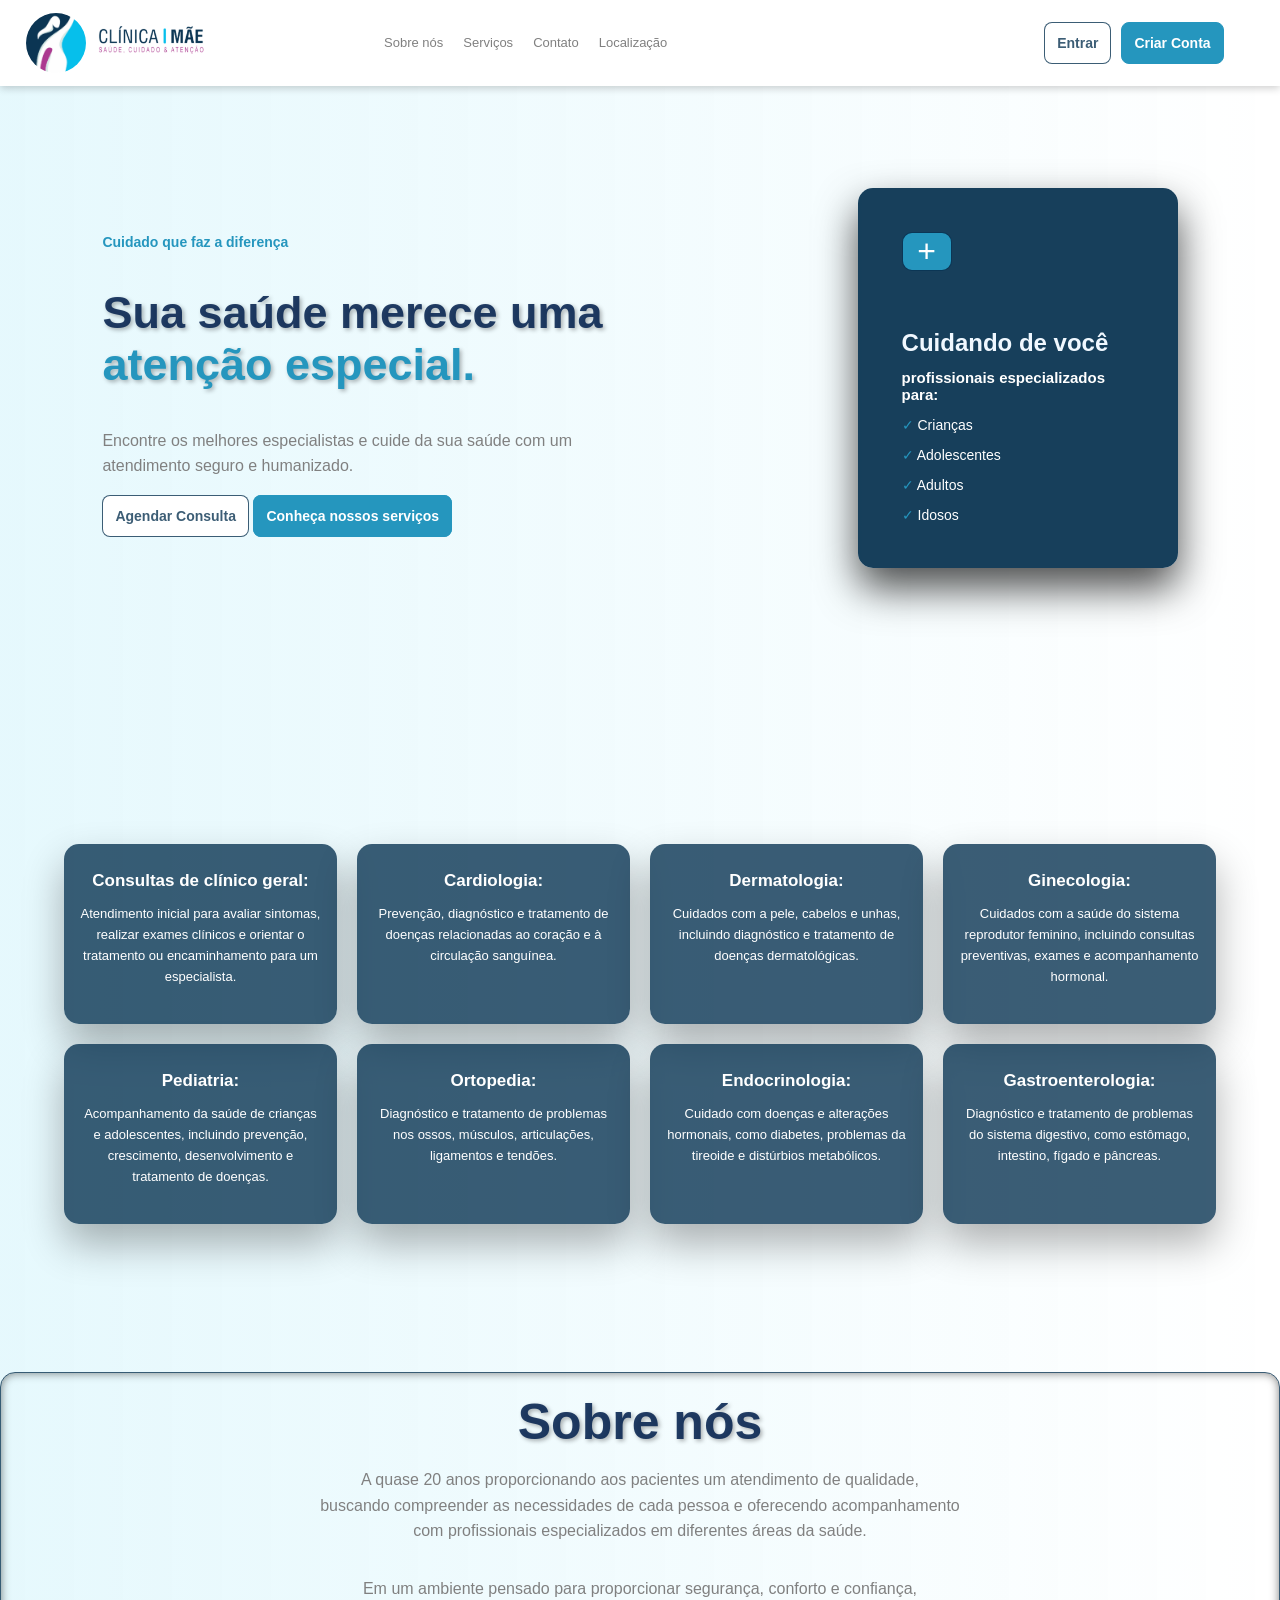
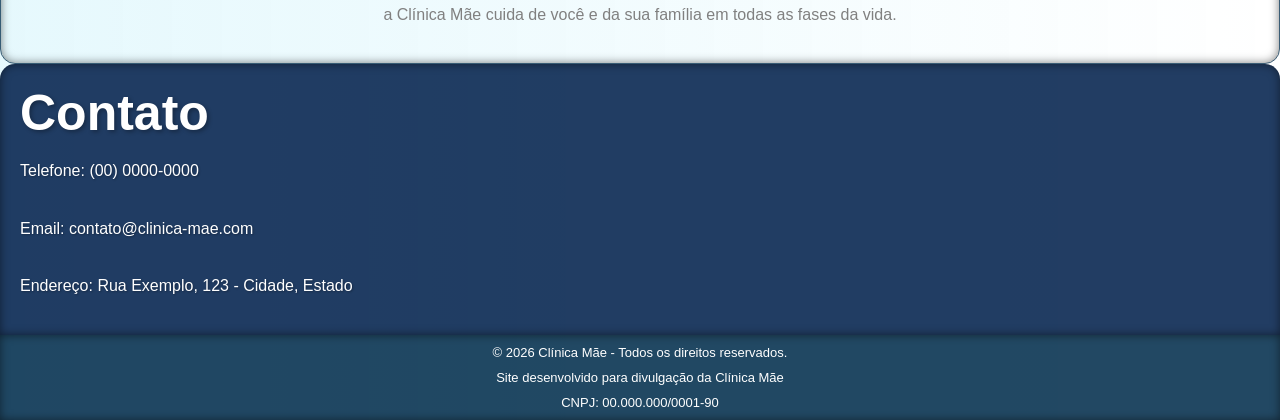
==== Agenda/index.html @ f34b163b "Add files via upload" ====
<!DOCTYPE html>
<html lang="pt-BR">
<head>
    <meta charset="UTF-8">	
    <meta name="viewport" content="width=device-width, initial-scale=1.0">	

    <link rel="stylesheet" href="style.css">
    <link rel="icon" href="Logo.png">

    <title>Clínica | Mãe</title>	
</head>	

<body>	

    <header>	

        <img src="Logo.png" class="logo" alt="Logo da clínica">	
    
        <img src="Nome.png" class="nome" alt="Nome da clínica">

            <nav class="navegar">
                <a href="#sobre">Sobre nós</a> 
                <a href="#servicos">Serviços</a> 
                <a href="#contato">Contato</a> 
                <a href="#localizacao">Localização</a>
            </nav>
    <div class="acesso">
        <a href="LogPage/entrar.html" class="entrar">Entrar</a>	
        <a href="LogPage/cadastrar.html" class="cadastrar">Criar Conta</a>
        <!-- deverá abrir um menu contendo as seguintes informações: Sobre nós; Nossa equipe; Contato; Localização -->
        <button type="button" class="menu-btn">☰</button>
    </div>   

    </header>	
    
<main>	
    <section class="inicio">
        <div class="informations">
            <div class="tag">
                <p> Cuidado que faz a diferença</p>
            </div>

             <div class="destaque">
                <h1>Sua saúde merece uma <br><strong>atenção especial.</strong></h1>
            </div>

             <div class="sub">
                <p>Encontre os melhores especialistas e cuide da sua saúde com um atendimento seguro e humanizado.</p>
            </div>
                <div>
                    <button type="button" class="btn-agendar">Agendar Consulta</button>
                    <a href="#servicos" class="btn-servicos" >Conheça nossos serviços</a>
                </div>
        </div>

        <div class="card">
            <div class="card2"><a href="">+</a></div>
                <div class="card1">
                    <h2>Cuidando de você</h2>

                    <h3>profissionais especializados para:</h3>

                    <p>✓ Crianças</p>
                    <p>✓ Adolescentes</p>
                    <p>✓ Adultos</p>
                    <p>✓ Idosos</p>
                    
                </div>
        </div>
    </section>

    <div class="Servicos" id="servicos">	

        <div class="servico">	
            <h3>Consultas de clínico geral:</h3>	
                <p>	
                Atendimento inicial para avaliar sintomas, realizar exames clínicos e orientar o tratamento ou	
                encaminhamento para um especialista.	
                </p>	
        </div>

        <div class="servico">	
            <h3>Cardiologia:</h3>	
                <p>	
                Prevenção, diagnóstico e tratamento de doenças relacionadas ao coração e à circulação sanguínea.	
                </p>	
        </div>

        <div class="servico">	
            <h3>Dermatologia:</h3>	
                <p>	
                Cuidados com a pele, cabelos e unhas, incluindo diagnóstico e tratamento de doenças dermatológicas.	
                </p>	
        </div>

        <div class="servico">	
            <h3>Ginecologia:</h3>	
                <p>	
                Cuidados com a saúde do sistema reprodutor feminino, incluindo consultas preventivas, exames e	
                acompanhamento hormonal.	
                 </p>	
        </div>
        
        <div class="servico">	
            <h3>Pediatria:</h3>	
                <p>	
                Acompanhamento da saúde de crianças e adolescentes, incluindo prevenção, crescimento, desenvolvimento e	
                tratamento de doenças.	
                </p>	
        </div>

        <div class="servico">	
            <h3>Ortopedia:</h3>	
                <p>	
                Diagnóstico e tratamento de problemas nos ossos, músculos, articulações, ligamentos e tendões.	
                </p>	
        </div>

        <div class="servico">	
            <h3>Endocrinologia:</h3>	
                <p>	
                Cuidado com doenças e alterações hormonais, como diabetes, problemas da tireoide e distúrbios	
                metabólicos.	
                </p>	
        </div>

        <div class="servico">	
            <h3>Gastroenterologia:</h3>	
                <p>	
                Diagnóstico e tratamento de problemas do sistema digestivo, como estômago, intestino, fígado e pâncreas.	
                 </p>	
        </div>
        <!--<div class="servico">	
            <h3>Exames laboratoriais:</h3>	
                <p>	
                Análises de sangue, urina e outros materiais para auxiliar na prevenção, diagnóstico e acompanhamento de	
                doenças.	
                </p>	
        </div>

        <div class="servico">	
            <h3>Psicologia e psiquiatria:</h3>	
                <p>	
                Cuidados relacionados à saúde mental. A psicologia trabalha principalmente com avaliação e psicoterapia,	
                enquanto a psiquiatria é uma especialidade médica que também pode realizar diagnóstico e prescrever	
                medicamentos.
                </p>	
        </div>-->

    </div>
    
    <section class="sobre" id="sobre">

       <div class="sobre-nos">
            <h2><strong>Sobre nós</strong></h2>
                <p> A quase 20 anos proporcionando aos pacientes um atendimento de qualidade, <br> 
                buscando compreender as necessidades de cada pessoa e oferecendo acompanhamento <br>
                com profissionais especializados em diferentes áreas da saúde.</p>
                <p> Em um ambiente pensado para proporcionar segurança, conforto e confiança, <br>
                a Clínica Mãe cuida de você e da sua família em todas as fases da vida.</p>
       </div>

    </section>

    <section>
        <div class="contato" id="contato">
            <h2>Contato</h2>
                <p>Telefone: (00) 0000-0000</p>
                <p>Email: contato@clinica-mae.com</p>
                <p id="localizacao">Endereço: Rua Exemplo, 123 - Cidade, Estado</p>
        </div>
    </section>

</main>

    <footer>
        <div class="rodape">
            <p>© 2026 Clínica Mãe - Todos os direitos reservados.</p>
            <p>Site desenvolvido para divulgação da Clínica Mãe</p>
            <p>CNPJ: 00.000.000/0001-90</p>
        </div>
    </footer>   

<script src="script.js"></script>
</body>	

</html>
---- Agenda/style.css ----
html {
    scroll-behavior: smooth;
}
body {
    margin: 0;
    height: 100vh;
    font-family: Arial, Helvetica, sans-serif;
    background: linear-gradient(270deg, rgba(0, 0, 255, 0), rgba(6, 191, 235, 0.1));
}
header {
    padding: 0.5%;
    box-shadow: 0 2px 8px rgba(0, 0, 0, 0.2);
    background-color: white;
    display: flex;
    align-items: center;
    position: relative;
}
.logo{  
    margin-left: 20px;
    width: 60px;
    height: auto;
    border-radius: 55%;
}
.nome {
     width: 130px;
    height: auto;
}
.navegar{
    display: flex;
    gap: 20px;
    position: absolute;
    left: 30%;
}   
.navegar a{
    text-decoration: none;
    color: gray;
    font-size: 13px;
    justify-content: center;
    transition: all 0.3s;
}
.navegar a:hover{
    text-decoration: underline;
    color: rgba(11, 53, 83, 0.8);
}
.acesso{
    display: flex;
    align-items: center;
    gap: 10px;
    margin-left: auto;
    margin-right: 50px;
}
.entrar{
    color: rgba(11, 53, 83, 0.8);
    border: 1px solid rgba(11, 53, 83, 0.8);
    background-color: white;
    text-decoration: none;

    border-radius: 8px;
    padding: 12px;  
    font-weight: bolder;
    font-size: 14px;
    transition: all 0.3s;
}
.entrar:hover{ 
    transform: translateY(-5px);
    color: white;
    background-color: rgba(11, 53, 83);
    box-shadow: 0 4px 10px rgba(0, 0, 0, 0.25);
}
.cadastrar{
    color: white;
    border: 1px solid rgb(37, 150, 190);
    background-color: rgb(37, 150, 190);
    text-decoration: none;

    border-radius: 8px;
    padding: 12px;  
    font-weight: bolder;
    font-size: 14px;
    transition: all 0.3s;
}
.cadastrar:hover{
    box-shadow: 0 4px 10px rgba(0, 0, 0, 0.25);
    transform: translateY(-5px);
}
.menu-btn {
    scale: 1.5;
    margin: 0;
    margin-top: -23px;
    float: right;
    margin-right: -10px;
}
.inicio{
    display: flex;
    align-items: center;
    justify-content: space-between;
    margin: 8% 8% 0 8%;
    gap: 50px;
}
.informations{
    max-width: 700px;
}
.tag{
    color: rgb(37, 150, 190);
    font-size: 14px;
    font-weight: bolder;
}
.destaque{
    font-size: 30px;
    line-height: 1.15;
    color: rgba(11, 40, 83, 0.9);
    margin: 0;
    text-shadow: 2px 2px 4px rgba(0, 0, 0, 0.3);
}
.destaque strong{
    color: rgb(37, 150, 190);
}
.sub{
    max-width: 500px;
    color: grey;
    font-size: 16px;
    line-height: 1.6;
}
.card{
    display: flex;
    flex-direction: column;
    background-color: rgba(11, 53, 83, 0.95);
    width: 320px;
    height: 380px;
    padding: 44px;
    border-radius: 15px;
    box-shadow: 0 20px 40px rgba(0, 0, 0, 0.7);
    box-sizing: border-box;
    transition: all 0.3s;
}
.card:hover{
    background-color: rgba(11, 53, 83)

}
.card p{
    color: white;
    font-size: 14px;
}
.card p::first-letter{
    color: rgb(37, 150, 190);
}
.card h2{
    color:aliceblue;
    margin: 5%;
    margin-left: auto;
}
.card h3{
    color: white;
    font-size: 15px;
    margin: 5%;
    margin-left: auto;
}
.card1{
    margin-top: 20%;
}
.card2 {
    display: flex;
    width: 50px;
    height: 50px;
    background-color: rgb(37, 150, 190);
    justify-content: center;
    border-radius: 10px;
    border: 1px solid;
    border-color:rgba(11, 53, 83, 0.98);
    box-shadow: 10px, 20px, 40px rgba(252, 253, 253, 0.9);
    box-sizing: border-box;
    transition: all 0.3s;
}
.card2:hover{
    
    transform: translatey(-5px);
    box-shadow: 10px, 10px, 10px rgba(0, 0, 0, 0.9);
}
.card2 a{
    text-decoration: none;
    color: white;
    font-size:xx-large;
}
.btn-agendar{
    color: rgba(11, 53, 83, 0.8);
    border: 1px solid rgba(11, 53, 83, 0.8);
    background-color: white;
    text-decoration: none;

    border-radius: 8px;
    padding: 12px;  
    font-weight: bolder;
    font-size: 14px;
    transition: all 0.3s;
}
.btn-agendar:hover{
    transform: translateY(-5px);
    color: white;
    background-color: rgba(11, 53, 83);
    box-shadow: 0 4px 10px rgba(0, 0, 0, 0.25);
}
.btn-servicos{
    color: white;
    border: 1px solid rgb(37, 150, 190);
    background-color: rgb(37, 150, 190);
    text-decoration: none;

    border-radius: 8px;
    padding: 12px;  
    font-weight: bolder;
    font-size: 14px;
    transition: all 0.3s;
}
.btn-servicos:hover{
    transform: translateY(-5px);
    border-color: rgba(11, 53, 83);
    background-color: rgba(11, 53, 83);
    box-shadow: 0 4px 10px rgba(0, 0, 0, 0.25);
}
.Servicos {
    display: grid;
    grid-template-columns: repeat(4, 1fr);
    gap: 20px;
    padding: 20px 5%;
    margin-top: 20%;
}
.servico {
    padding: 15px;
    margin: 0;
    background-color: rgba(11, 53, 83, 0.8);
    color: white;
    text-align: center;
    width: auto;
    min-height: 180px;
    border-radius: 15px;
    transition: all 0.3s ease;
    box-sizing: border-box;
    box-shadow: 0 20px 40px rgba(0, 0, 0, 0.3);
}
.servico h3{
    font-family: 'Poppins', sans-serif;
    font-size: 17px;
    font-weight: 600;
    margin: 12px 5px;
}
.servico p{
    font-family: 'Poppins', sans-serif;
    font-size: 13px;
    font-weight: 400;
    line-height: 1.6;
}
.servico:hover {
    background-color: rgba(172, 57, 144);
    color: white;
    box-shadow: inset 0 0 10px rgba(0, 0, 0, 0.5);
    transform: scale(1.05); 
}
.menu-btn {
    display: none;
    text-decoration: none;
    font-size: 18px;
    color: rgba(11, 53, 83, 0.8);
    margin-top: -3%;
    margin-left: 30px;
    text-shadow: 2px 2px 4px rgba(0, 0, 0, 0.1);
}
.sobre-nos{
    border: 1px solid rgba(11, 53, 83, 0.8);
    border-radius: 15px;
    padding: 20px;
    margin-top: 10%;
    display: grid;
    text-align: center;
    justify-content: center;
    align-items: center;
    box-shadow: inset 0 0 10px rgba(0, 0, 0, 0.5);
    transition: all 0.3s;
}

.sobre-nos:hover{
    box-shadow: 0 4px 10px rgba(0, 0, 0, 0.25);
    box-shadow: inset 0 0 10px rgba(0, 0, 0, 0.1);

}
.sobre-nos h2{
    font-size: 30px;
    color: rgba(11, 40, 83, 0.9);
    margin: 0;
    font-size: 50px; 
    text-shadow: 2px 2px 4px rgba(0, 0, 0, 0.3);
}
.sobre-nos p{
    color: grey;
    font-size: 16px;
    line-height: 1.6;
}
.contato{
    background-color: rgba(11, 40, 83, 0.9);
    color:white;
    padding: 20px;
    border-top-left-radius: 15px;
    border-top-right-radius: 15px;
    display: grid;
    box-shadow: inset 0 0 10px rgba(0, 0, 0, 0.5);
    transition: all 0.3s;
}
.contato:hover{
    box-shadow: 0 4px 10px rgba(0, 0, 0, 0.25);
    box-shadow: inset 0 0 10px rgba(0, 0, 0, 0.1);
}
.contato h2{
    font-size: 30px;
    color: white;
    margin: 0;
    font-size: 50px; 
    text-shadow: 2px 2px 4px rgba(0, 0, 0, 0.3);
}
.contato p{
    color: white;
    font-size: 16px;
    line-height: 1.6;
    text-shadow: 1px 1px 2px rgba(0, 0, 0, 0.3);
}
footer{
    background-color: rgba(11, 53, 83, 0.9);
    color: white;
    box-shadow: inset 0 0 10px rgba(0, 0, 0, 0.5);
}
.rodape{
    display: grid;
    justify-content: center;
    padding: 10px;
    text-align: center;
    gap: 10px;
}
.rodape p{
    margin: 0;
    font-size: 13px;
}

@media (max-width: 880px) {
    .navegar {
        display: none;
    }

    .menu-btn {
        display: flex;
    }

    .entrar,
    .cadastrar{
        display: none;
    }
    .inicio{
        flex-direction: column;
        align-items: center;
        text-align: center;
    }
    .card{
        align-items: center;
    }
    .Servicos {
        grid-template-columns: repeat(2, 1fr);
        padding: 20px;
    }
}
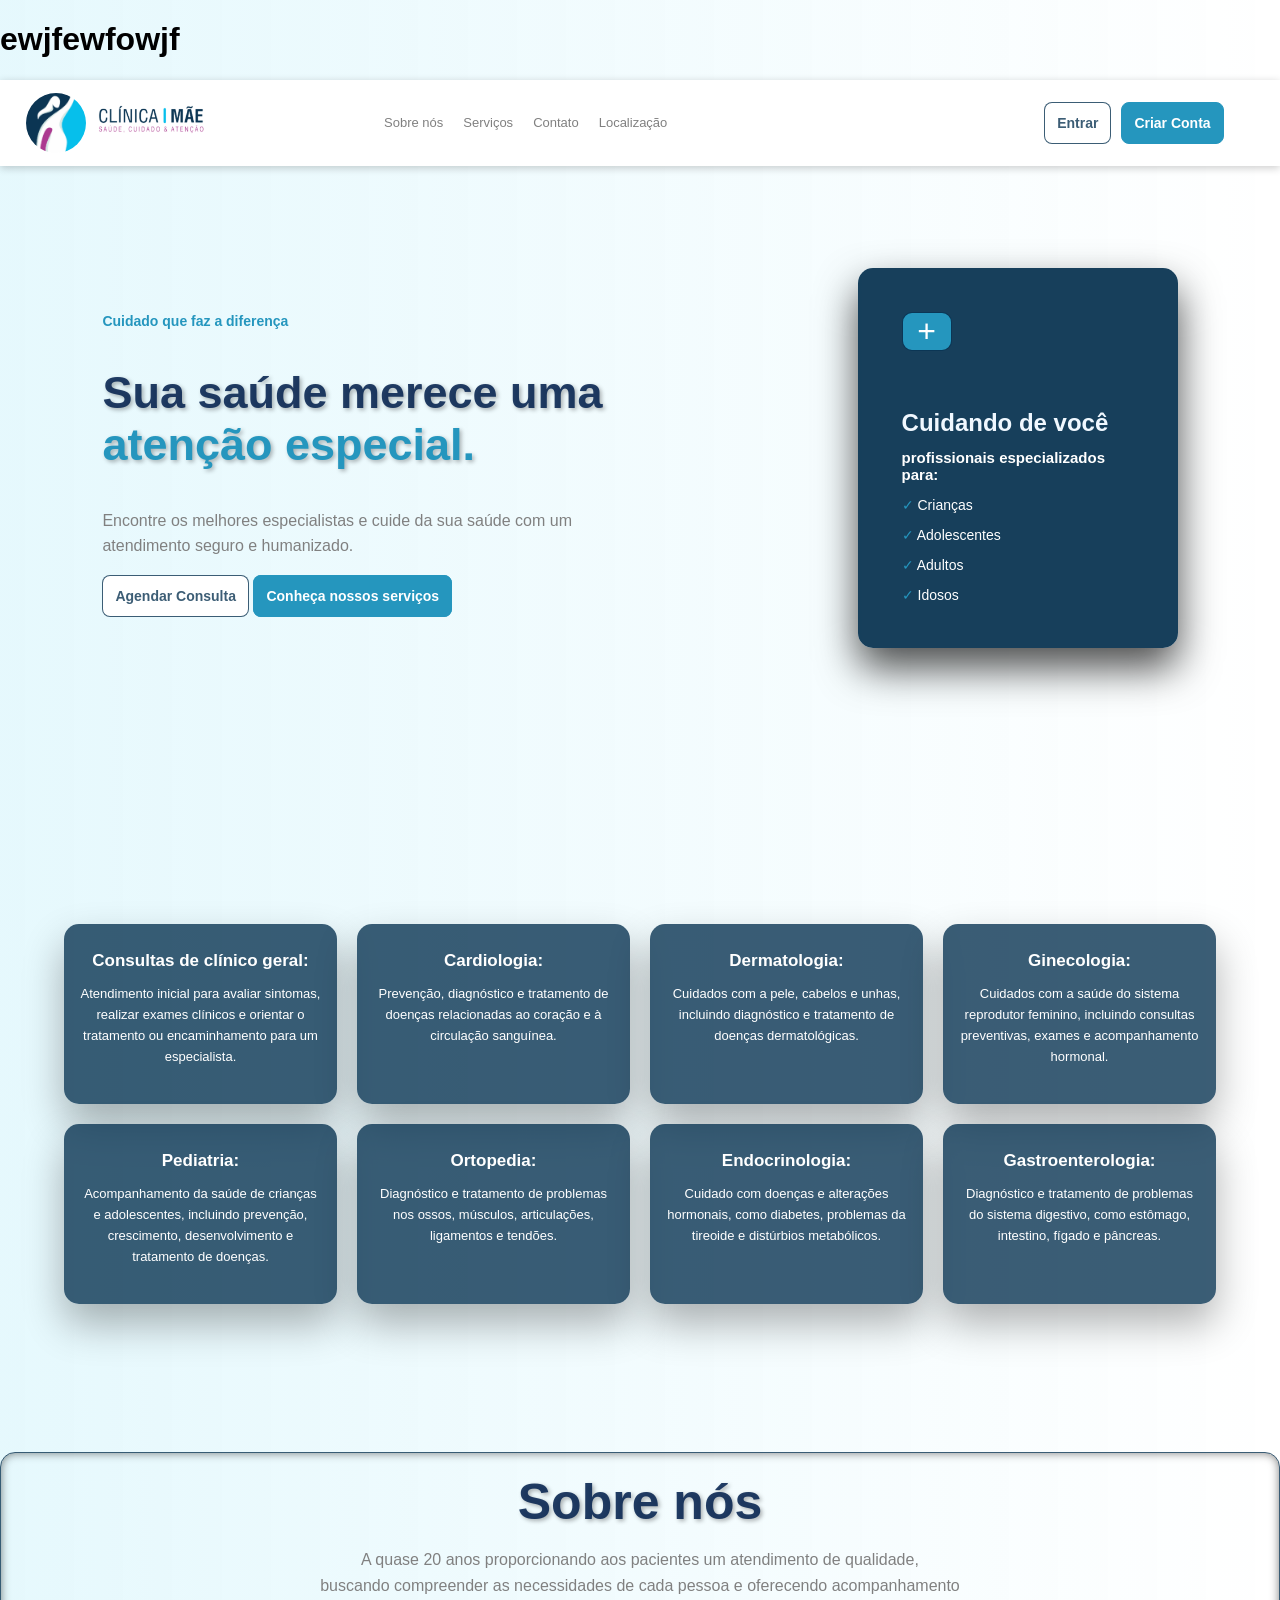
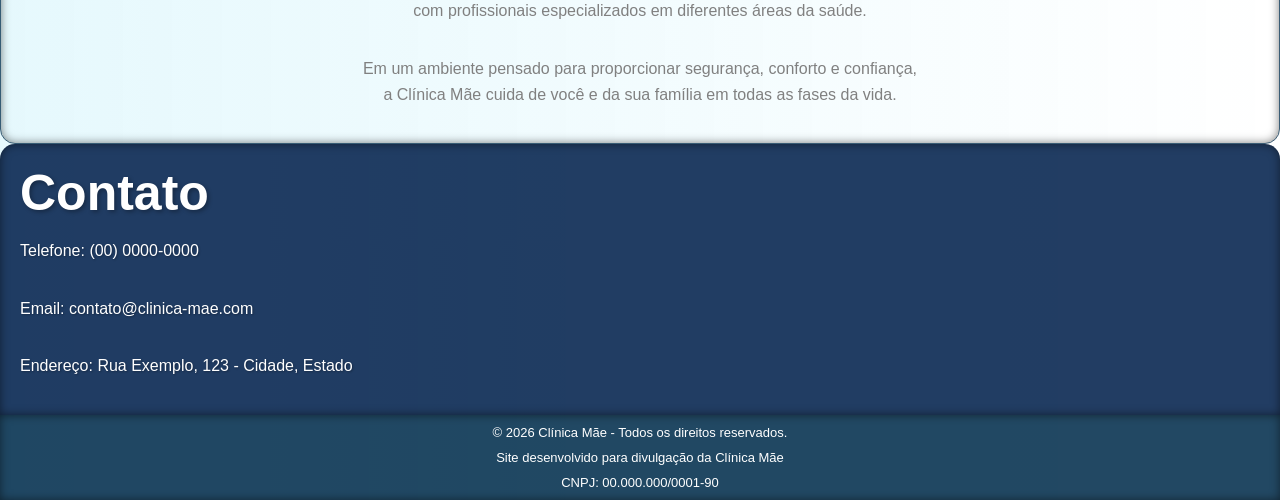
==== commit e3b90b59: "owjdoiwqjd" ====
--- a/Agenda/index.html
+++ b/Agenda/index.html
@@ -11,7 +11,7 @@
 </head>	
 
 <body>	
-
+ <h1>ewjfewfowjf</h1>
     <header>	
 
         <img src="Logo.png" class="logo" alt="Logo da clínica">	
